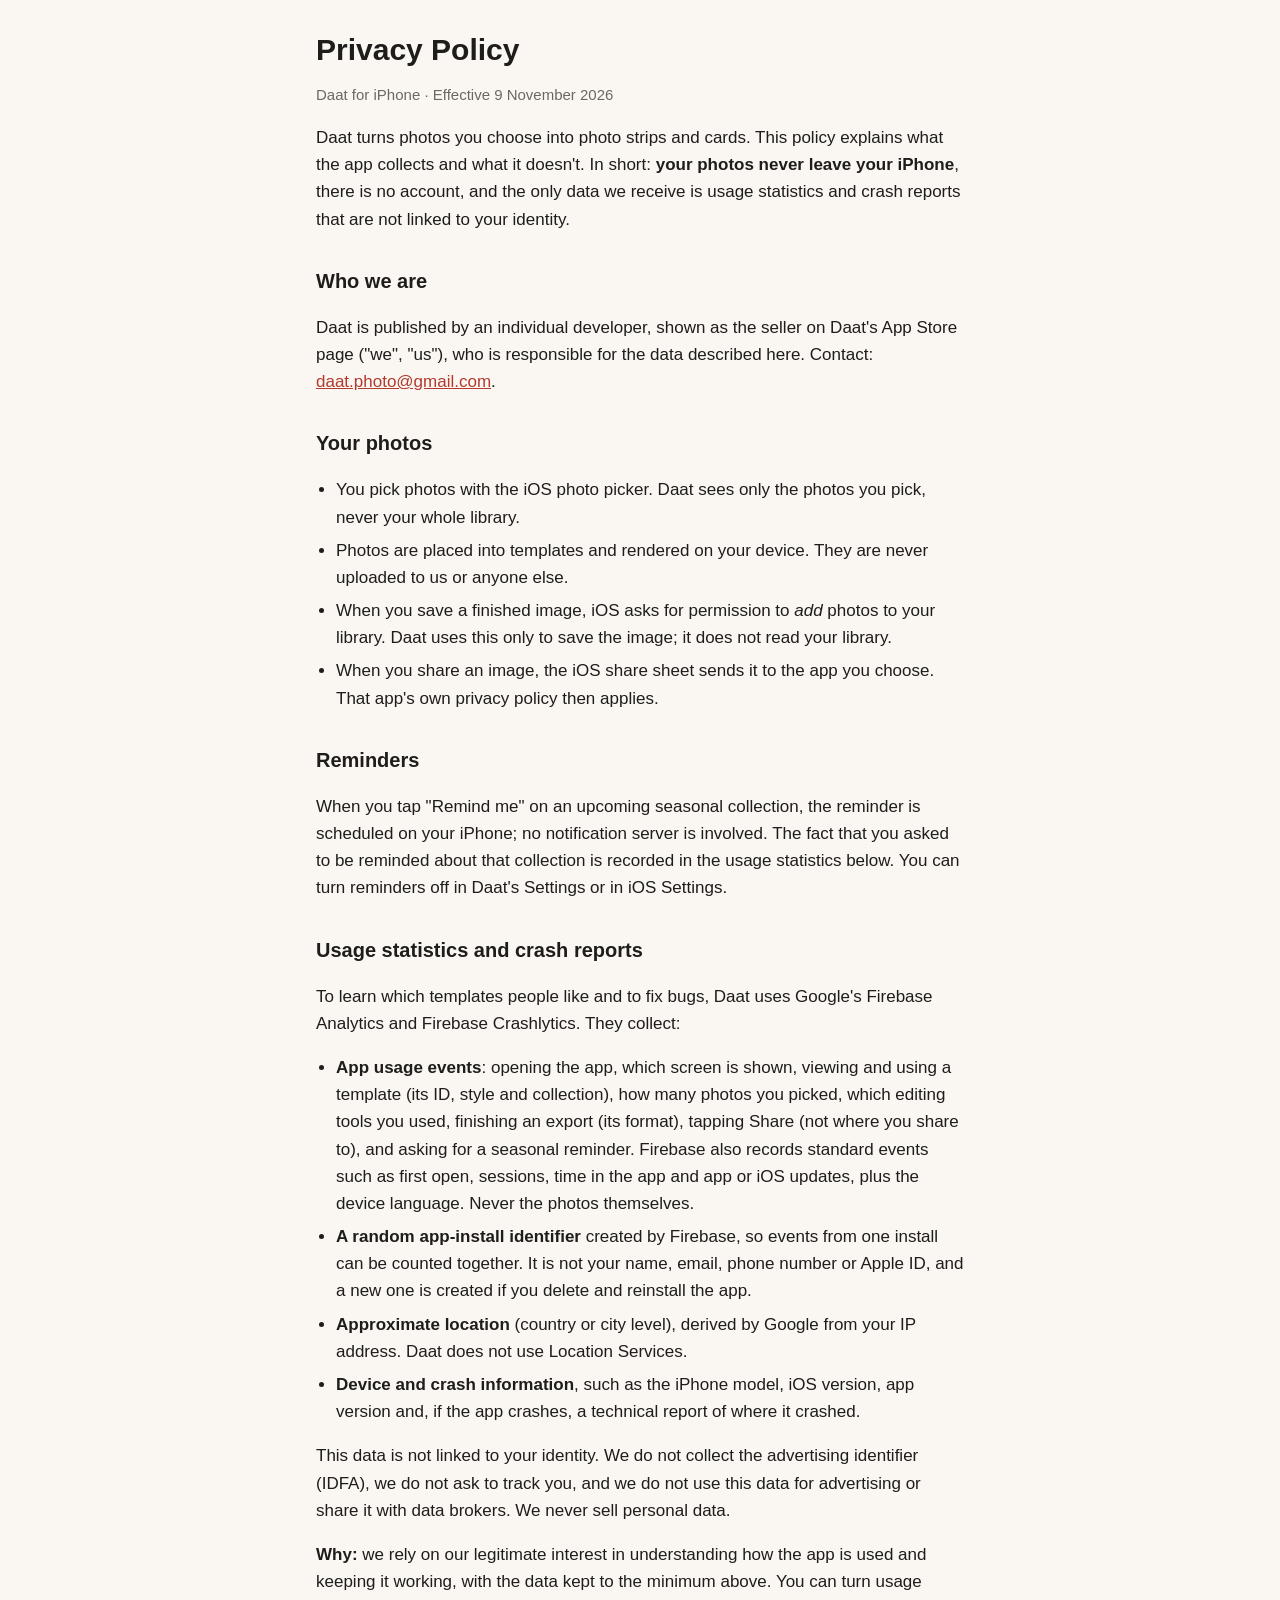
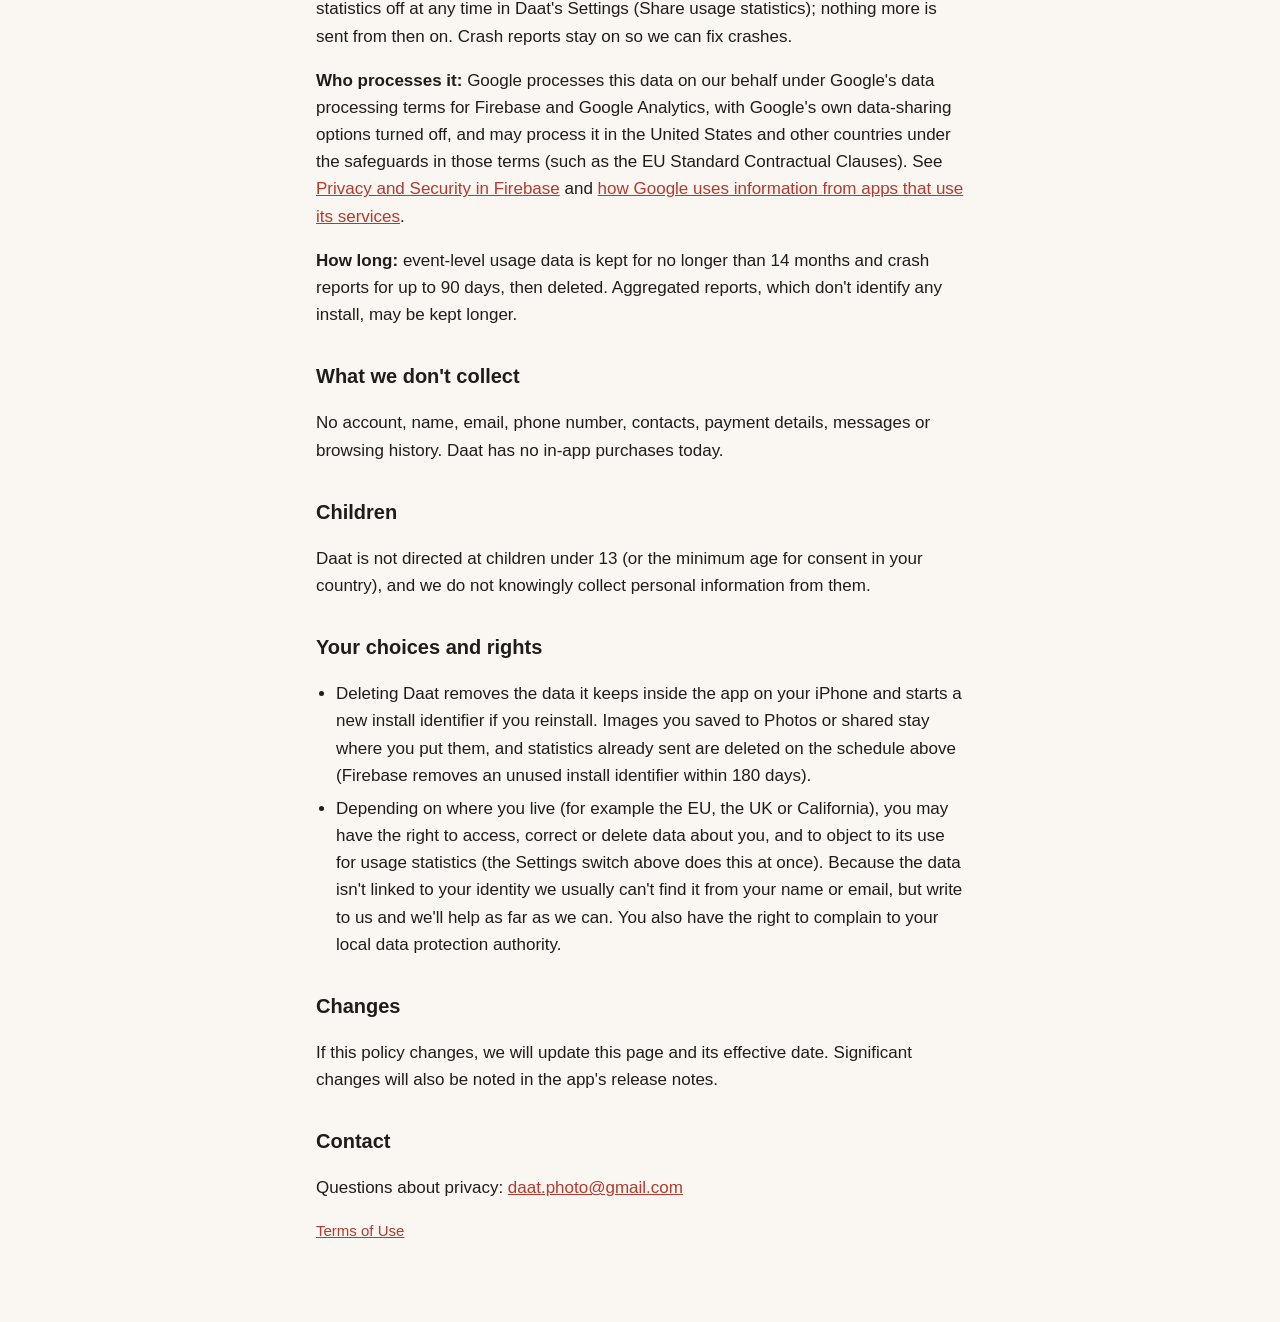
==== privacy.html @ 926239c9 "Privacy Policy and Terms of Use pages" ====
<!doctype html>
<html lang="en">
<head>
<meta charset="utf-8">
<meta name="viewport" content="width=device-width, initial-scale=1">
<title>Daat Privacy Policy</title>
<link rel="stylesheet" href="style.css">
</head>
<body>
<main>
<h1>Privacy Policy</h1>
<p class="meta">Daat for iPhone · Effective 9 November 2026</p>

<p>Daat turns photos you choose into photo strips and cards. This policy explains what the app collects and
what it doesn't. In short: <strong>your photos never leave your iPhone</strong>, there is no account, and the
only data we receive is usage statistics and crash reports that are not linked to your identity.</p>

<h2>Who we are</h2>
<p>Daat is published by an individual developer, shown as the seller on Daat's App Store page ("we", "us"), who is responsible for the data described here. Contact:
<a href="mailto:daat.photo@gmail.com">daat.photo@gmail.com</a>.</p>

<h2>Your photos</h2>
<ul>
<li>You pick photos with the iOS photo picker. Daat sees only the photos you pick, never your whole library.</li>
<li>Photos are placed into templates and rendered on your device. They are never uploaded to us or anyone else.</li>
<li>When you save a finished image, iOS asks for permission to <em>add</em> photos to your library. Daat uses this
only to save the image; it does not read your library.</li>
<li>When you share an image, the iOS share sheet sends it to the app you choose. That app's own privacy policy then
applies.</li>
</ul>

<h2>Reminders</h2>
<p>When you tap "Remind me" on an upcoming seasonal collection, the reminder is scheduled on your iPhone; no
notification server is involved. The fact that you asked to be reminded about that collection is recorded in the
usage statistics below. You can turn reminders off in Daat's Settings or in iOS Settings.</p>

<h2>Usage statistics and crash reports</h2>
<p>To learn which templates people like and to fix bugs, Daat uses Google's Firebase Analytics and Firebase
Crashlytics. They collect:</p>
<ul>
<li><strong>App usage events</strong>: opening the app, which screen is shown, viewing and using a template (its
ID, style and collection), how many photos you picked, which editing tools you used, finishing an export (its
format), tapping Share (not where you share to), and asking for a seasonal reminder. Firebase also records standard
events such as first open, sessions, time in the app and app or iOS updates, plus the device language. Never the
photos themselves.</li>
<li><strong>A random app-install identifier</strong> created by Firebase, so events from one install can be counted
together. It is not your name, email, phone number or Apple ID, and a new one is created if you delete and
reinstall the app.</li>
<li><strong>Approximate location</strong> (country or city level), derived by Google from your IP address. Daat does
not use Location Services.</li>
<li><strong>Device and crash information</strong>, such as the iPhone model, iOS version, app version and, if the app
crashes, a technical report of where it crashed.</li>
</ul>
<p>This data is not linked to your identity. We do not collect the advertising identifier (IDFA), we do not ask to
track you, and we do not use this data for advertising or share it with data brokers. We never sell personal data.</p>
<p><strong>Why:</strong> we rely on our legitimate interest in understanding how the app is used and keeping it
working, with the data kept to the minimum above. You can turn usage statistics off at any time in Daat's
Settings (Share usage statistics); nothing more is sent from then on. Crash reports stay on so we can fix
crashes.</p>
<p><strong>Who processes it:</strong> Google processes this data on our behalf under Google's data processing
terms for Firebase and Google Analytics, with Google's own data-sharing options turned off, and may process it in
the United States and other countries under the safeguards in those terms (such as the EU Standard Contractual
Clauses). See <a href="https://firebase.google.com/support/privacy">Privacy and Security in Firebase</a> and
<a href="https://business.safety.google/privacy/">how Google uses information from apps that use its services</a>.</p>
<p><strong>How long:</strong> event-level usage data is kept for no longer than 14 months and crash reports for up
to 90 days, then deleted. Aggregated reports, which don't identify any install, may be kept longer.</p>

<h2>What we don't collect</h2>
<p>No account, name, email, phone number, contacts, payment details, messages or browsing history. Daat has no
in-app purchases today.</p>

<h2>Children</h2>
<p>Daat is not directed at children under 13 (or the minimum age for consent in your country), and we do not
knowingly collect personal information from them.</p>

<h2>Your choices and rights</h2>
<ul>
<li>Deleting Daat removes the data it keeps inside the app on your iPhone and starts a new install identifier if
you reinstall. Images you saved to Photos or shared stay where you put them, and statistics already sent are
deleted on the schedule above (Firebase removes an unused install identifier within 180 days).</li>
<li>Depending on where you live (for example the EU, the UK or California), you may have the right to access,
correct or delete data about you, and to object to its use for usage statistics (the Settings switch above does this at once). Because the data isn't linked to
your identity we usually can't find it from your name or email, but write to us and we'll help as far as we can.
You also have the right to complain to your local data protection authority.</li>
</ul>

<h2>Changes</h2>
<p>If this policy changes, we will update this page and its effective date. Significant changes will also be noted
in the app's release notes.</p>

<h2>Contact</h2>
<p>Questions about privacy: <a href="mailto:daat.photo@gmail.com">daat.photo@gmail.com</a></p>

<p class="meta"><a href="terms.html">Terms of Use</a></p>
</main>
</body>
</html>
---- style.css ----
/* Values from design/tokens.json: bg, ink, inkSecondary, seasonalRed (links). */
:root {
  color-scheme: light dark;
  --bg: #FAF7F2;
  --text: #1F1D1B;
  --muted: #6E675F;
  --link: #B23A2E;
}
@media (prefers-color-scheme: dark) {
  :root {
    --bg: #1F1D1B;
    --text: #FAF7F2;
    --muted: #B5ADA3;
    --link: #E06A5C;
  }
}
* { box-sizing: border-box; }
body {
  margin: 0;
  background: var(--bg);
  color: var(--text);
  font: 17px/1.6 -apple-system, BlinkMacSystemFont, "Helvetica Neue", Arial, sans-serif;
  -webkit-text-size-adjust: 100%;
}
main { max-width: 680px; margin: 0 auto; padding: 32px 16px 64px; }
h1 { font-size: 30px; line-height: 1.2; margin: 0 0 4px; }
h2 { font-size: 20px; margin: 32px 0 8px; }
ul { padding-left: 20px; }
li { margin: 6px 0; }
a { color: var(--link); }
.meta { color: var(--muted); font-size: 15px; }
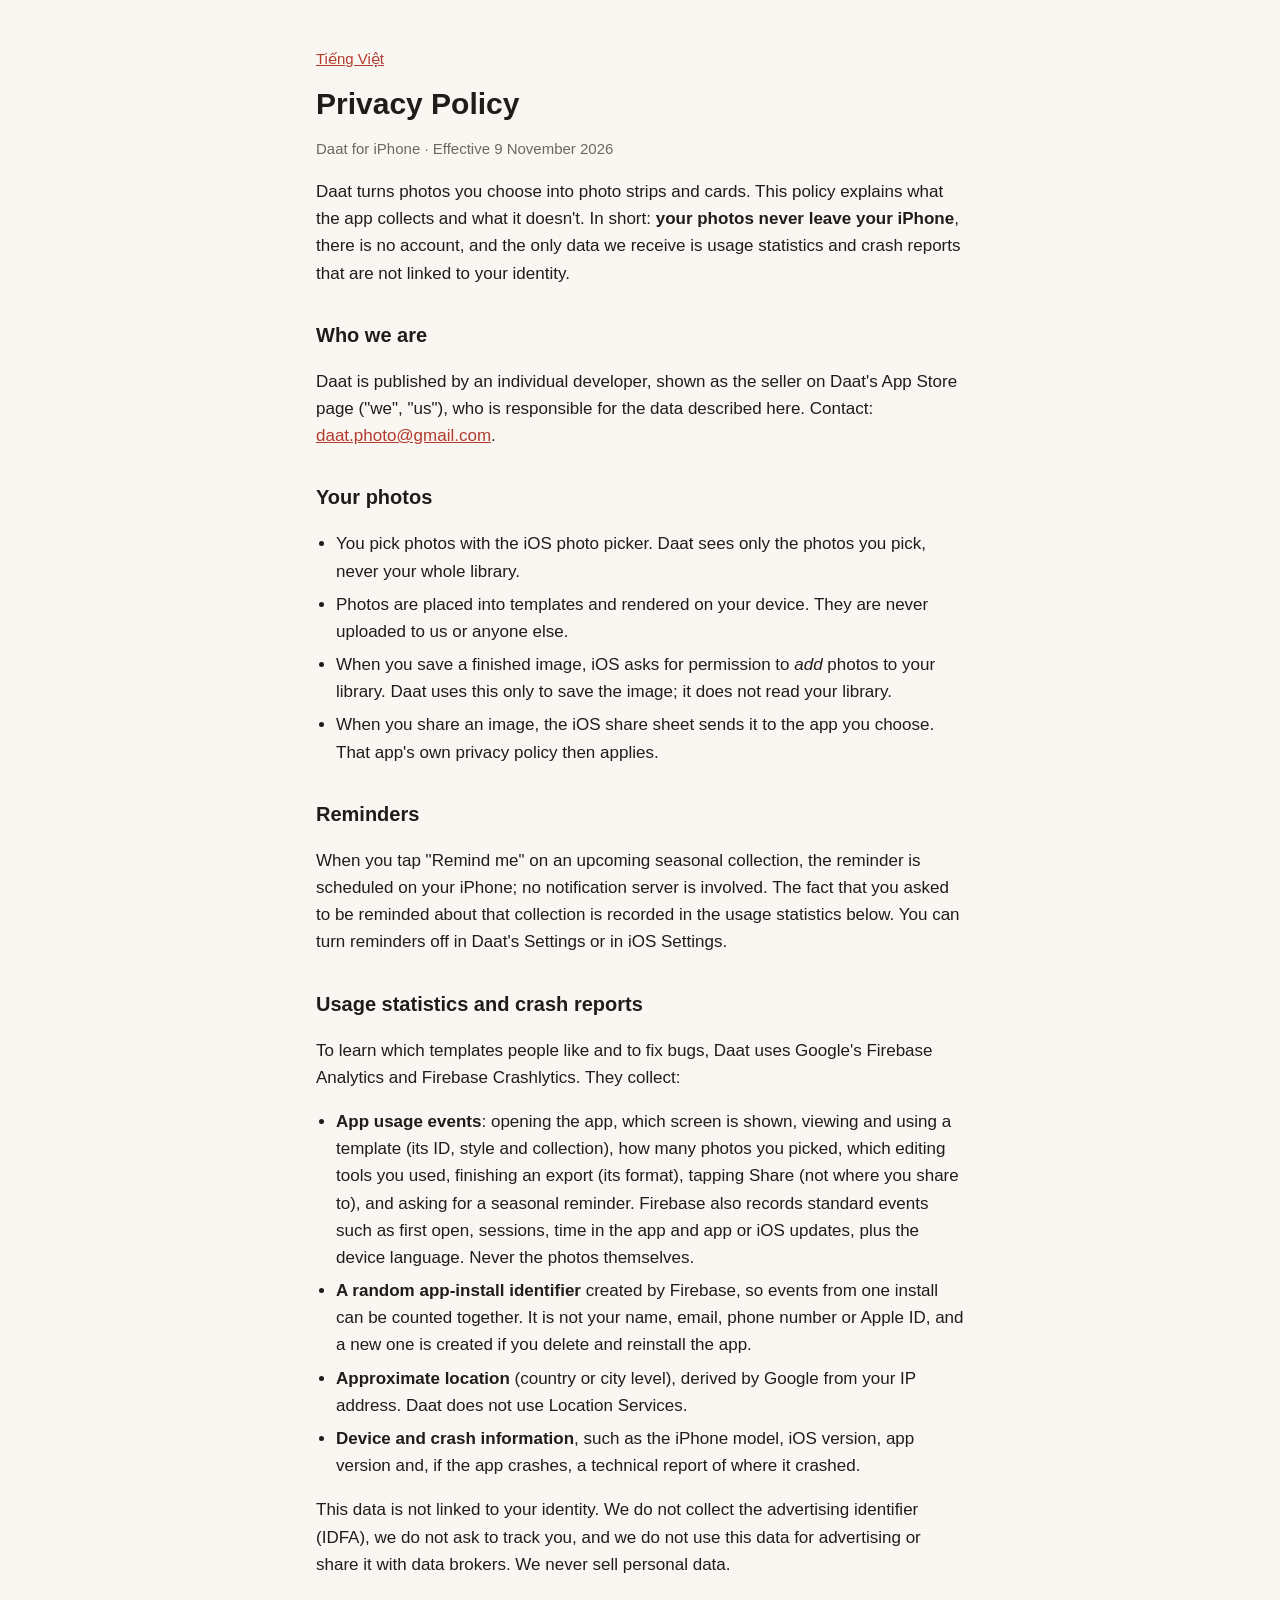
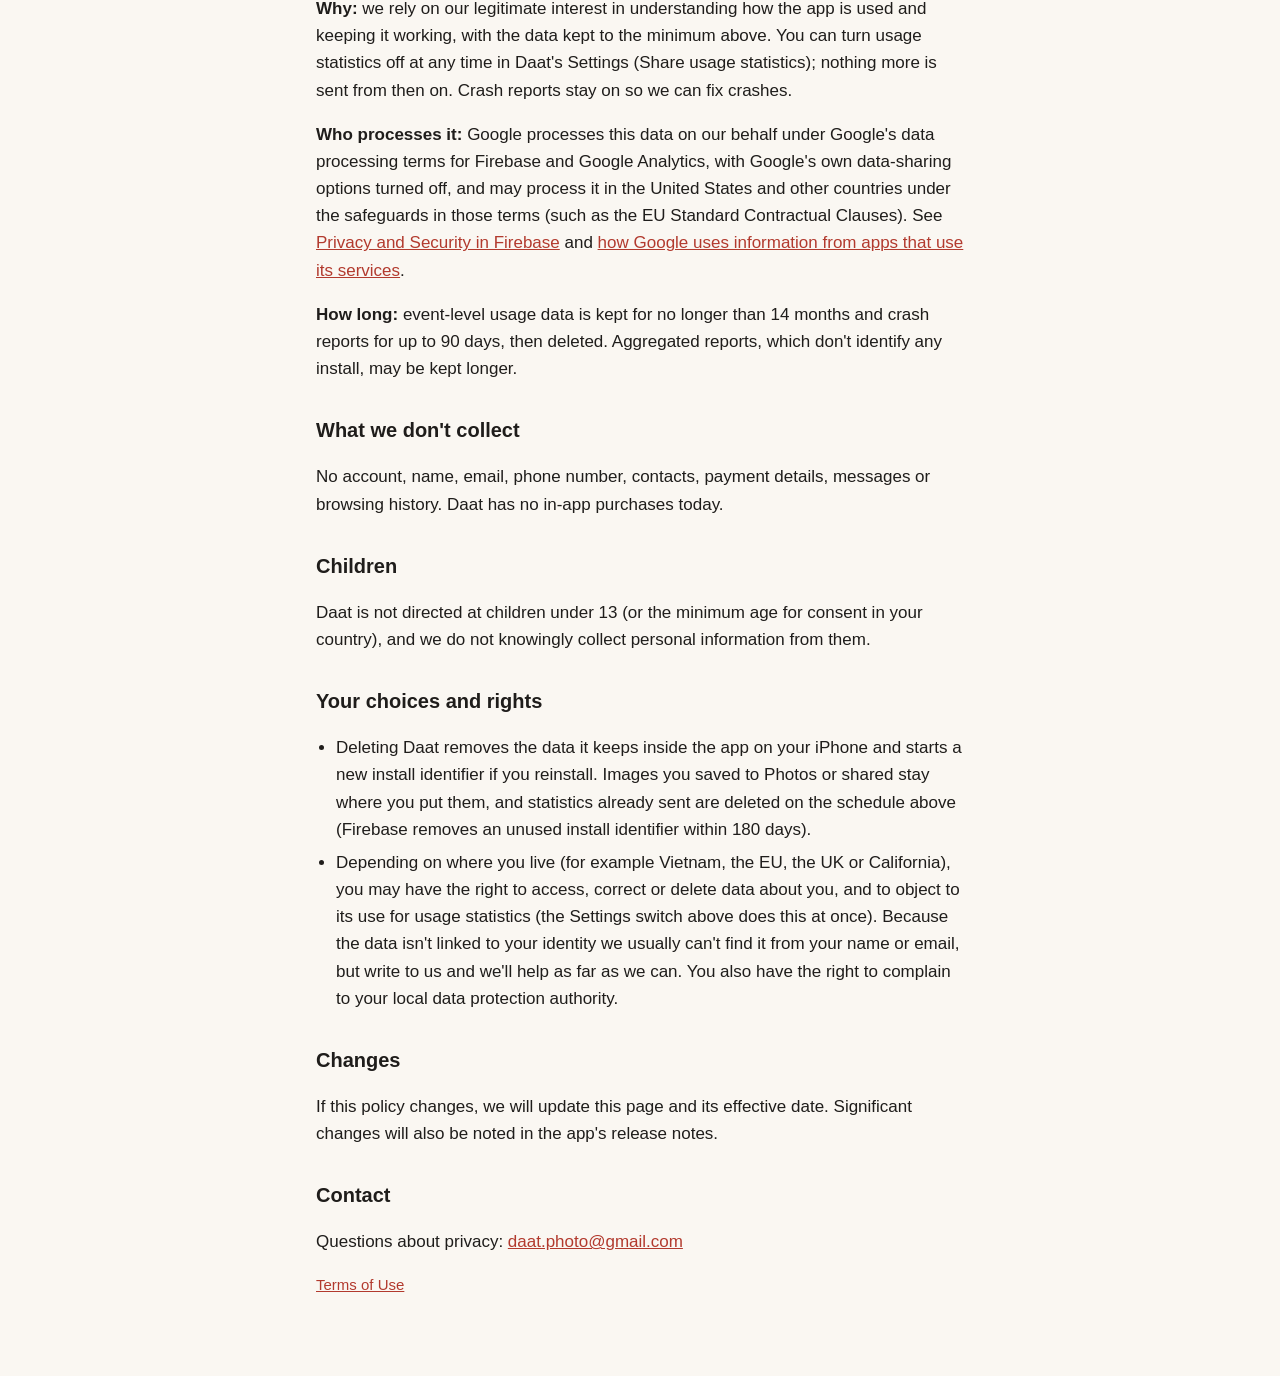
==== commit c476b09a: "Vietnamese Privacy Policy and Terms pages; language links" ====
--- a/privacy.html
+++ b/privacy.html
@@ -8,6 +8,7 @@
 </head>
 <body>
 <main>
+<p class="meta"><a href="vi/privacy.html" hreflang="vi">Tiếng Việt</a></p>
 <h1>Privacy Policy</h1>
 <p class="meta">Daat for iPhone · Effective 9 November 2026</p>
 
@@ -78,7 +79,7 @@
 <li>Deleting Daat removes the data it keeps inside the app on your iPhone and starts a new install identifier if
 you reinstall. Images you saved to Photos or shared stay where you put them, and statistics already sent are
 deleted on the schedule above (Firebase removes an unused install identifier within 180 days).</li>
-<li>Depending on where you live (for example the EU, the UK or California), you may have the right to access,
+<li>Depending on where you live (for example Vietnam, the EU, the UK or California), you may have the right to access,
 correct or delete data about you, and to object to its use for usage statistics (the Settings switch above does this at once). Because the data isn't linked to
 your identity we usually can't find it from your name or email, but write to us and we'll help as far as we can.
 You also have the right to complain to your local data protection authority.</li>
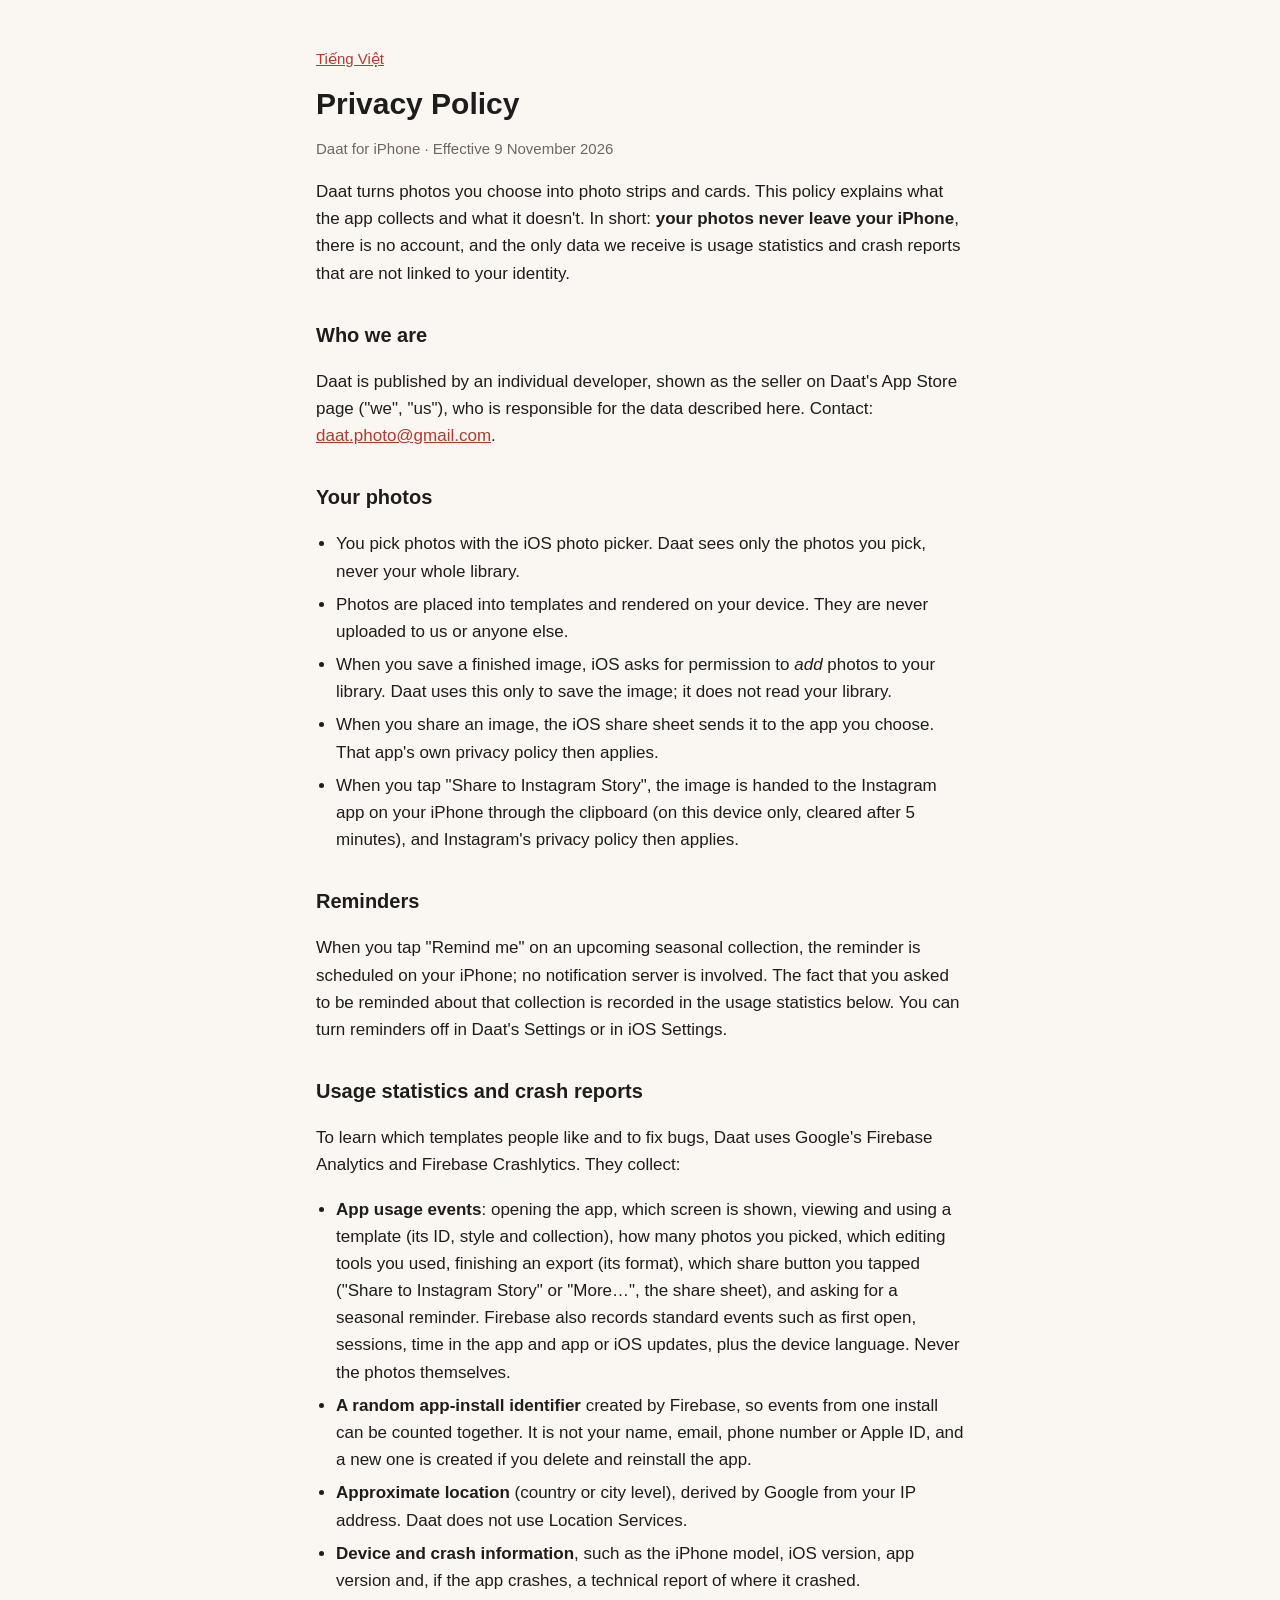
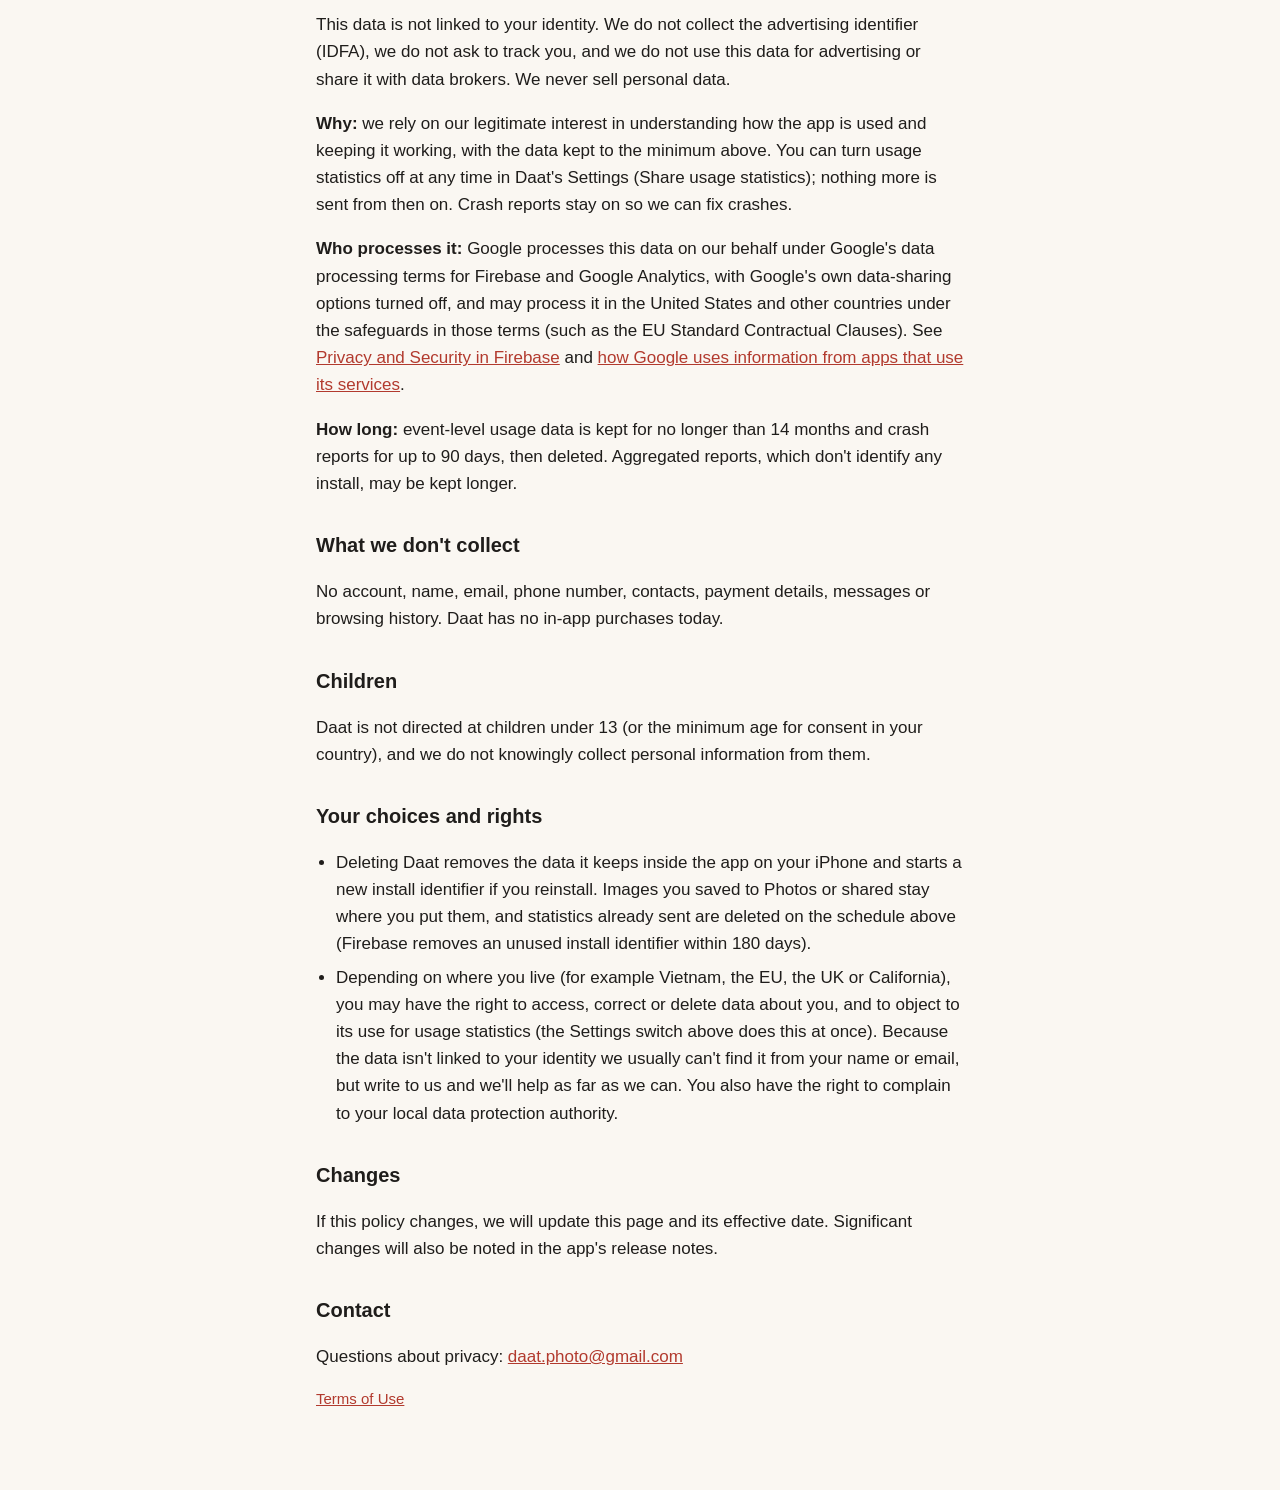
==== commit b72c207f: "Privacy: Instagram Story share described; share button recorded" ====
--- a/privacy.html
+++ b/privacy.html
@@ -28,6 +28,8 @@
 only to save the image; it does not read your library.</li>
 <li>When you share an image, the iOS share sheet sends it to the app you choose. That app's own privacy policy then
 applies.</li>
+<li>When you tap "Share to Instagram Story", the image is handed to the Instagram app on your iPhone through the
+clipboard (on this device only, cleared after 5 minutes), and Instagram's privacy policy then applies.</li>
 </ul>
 
 <h2>Reminders</h2>
@@ -41,8 +43,8 @@
 <ul>
 <li><strong>App usage events</strong>: opening the app, which screen is shown, viewing and using a template (its
 ID, style and collection), how many photos you picked, which editing tools you used, finishing an export (its
-format), tapping Share (not where you share to), and asking for a seasonal reminder. Firebase also records standard
-events such as first open, sessions, time in the app and app or iOS updates, plus the device language. Never the
+format), which share button you tapped ("Share to Instagram Story" or "More…", the share sheet), and asking for
+a seasonal reminder. Firebase also records standard events such as first open, sessions, time in the app and app or iOS updates, plus the device language. Never the
 photos themselves.</li>
 <li><strong>A random app-install identifier</strong> created by Firebase, so events from one install can be counted
 together. It is not your name, email, phone number or Apple ID, and a new one is created if you delete and
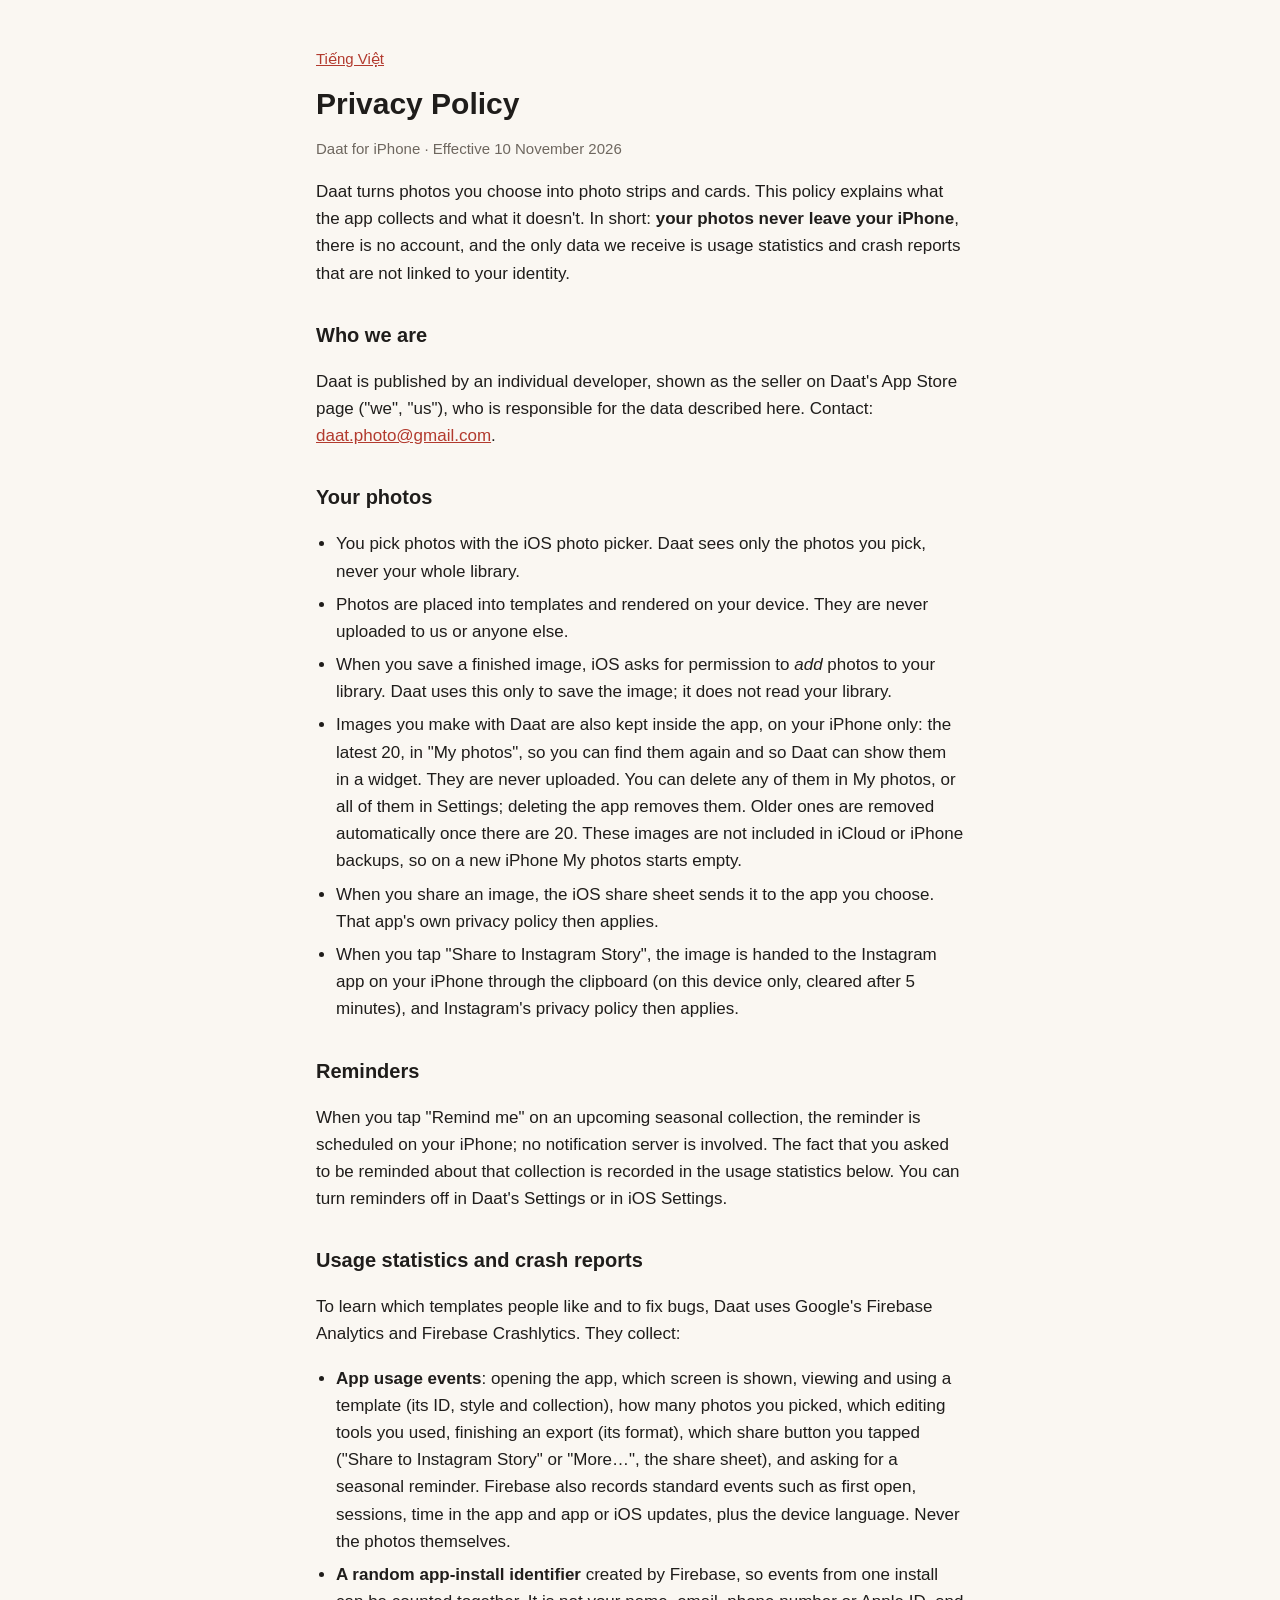
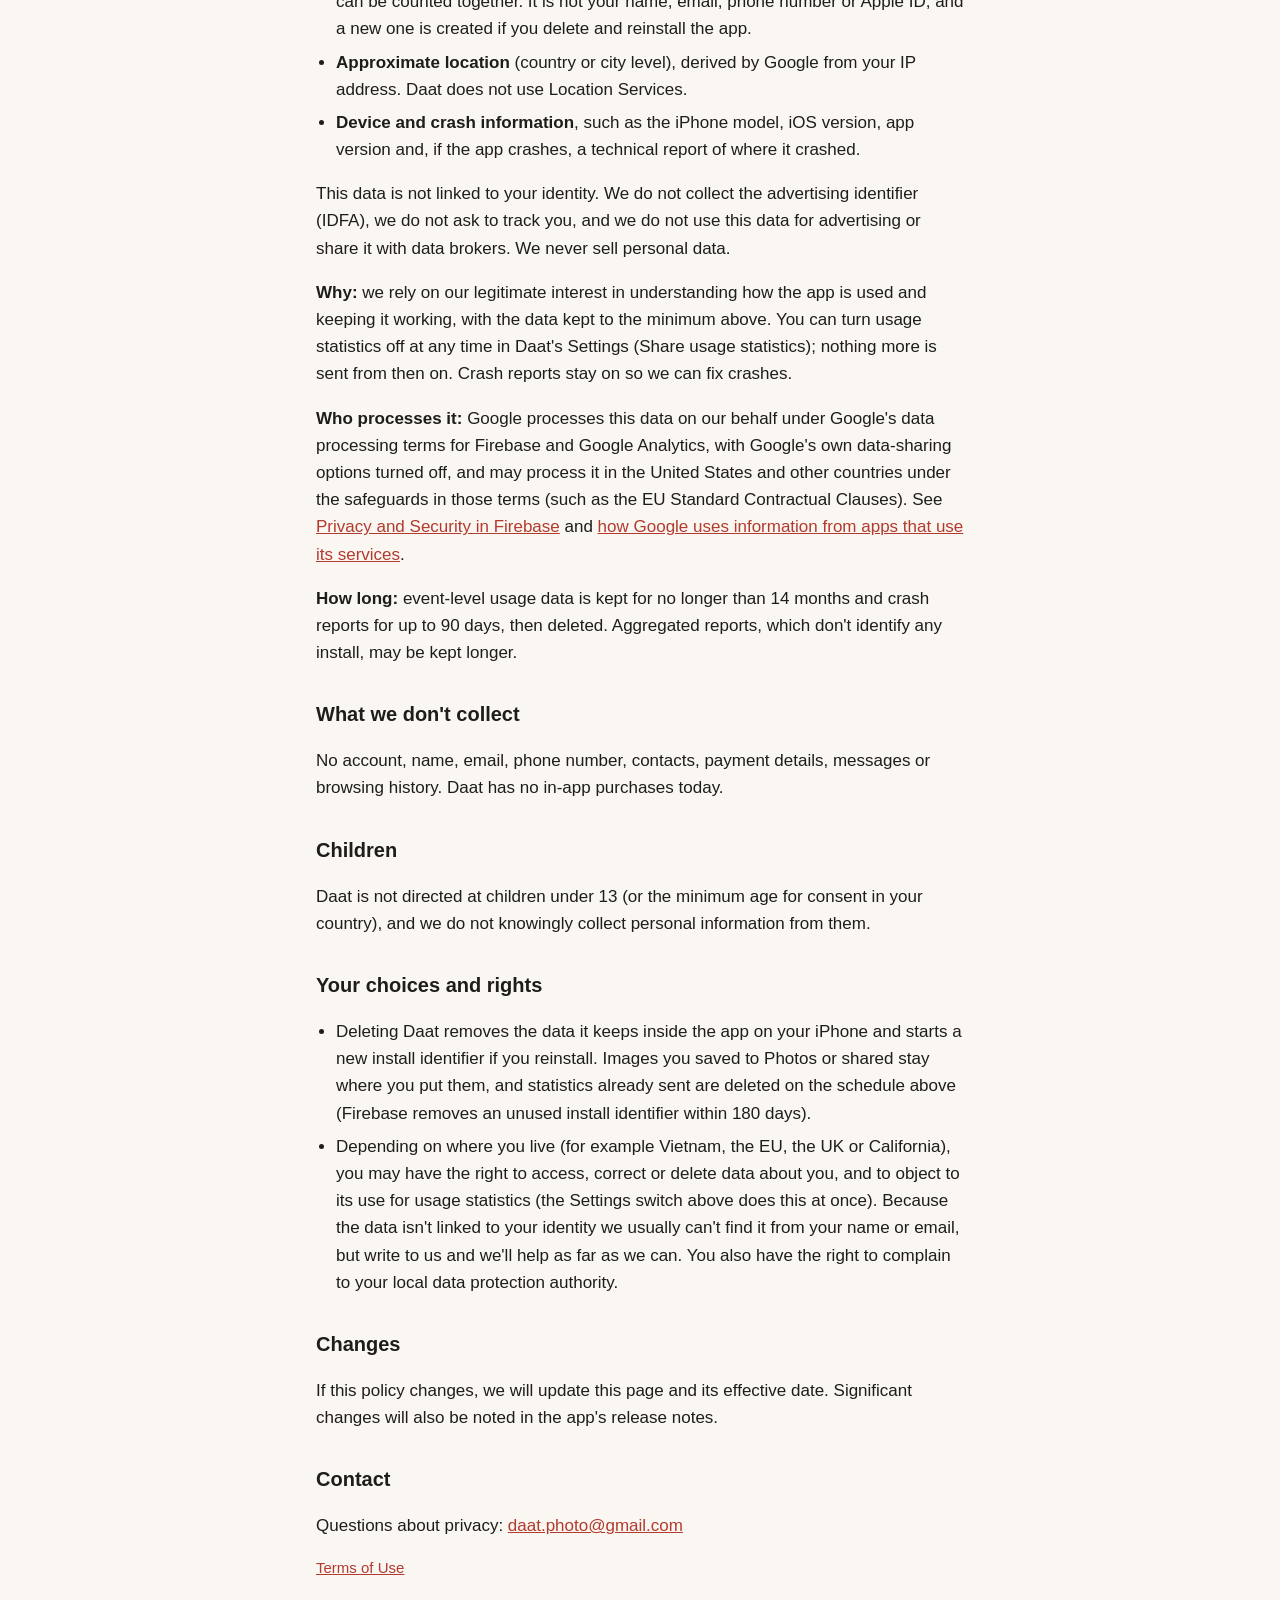
==== commit 7ff6be63: "Privacy: My photos kept on the iPhone for the widget" ====
--- a/privacy.html
+++ b/privacy.html
@@ -10,7 +10,7 @@
 <main>
 <p class="meta"><a href="vi/privacy.html" hreflang="vi">Tiếng Việt</a></p>
 <h1>Privacy Policy</h1>
-<p class="meta">Daat for iPhone · Effective 9 November 2026</p>
+<p class="meta">Daat for iPhone · Effective 10 November 2026</p>
 
 <p>Daat turns photos you choose into photo strips and cards. This policy explains what the app collects and
 what it doesn't. In short: <strong>your photos never leave your iPhone</strong>, there is no account, and the
@@ -26,6 +26,10 @@
 <li>Photos are placed into templates and rendered on your device. They are never uploaded to us or anyone else.</li>
 <li>When you save a finished image, iOS asks for permission to <em>add</em> photos to your library. Daat uses this
 only to save the image; it does not read your library.</li>
+<li>Images you make with Daat are also kept inside the app, on your iPhone only: the latest 20, in "My photos", so
+you can find them again and so Daat can show them in a widget. They are never uploaded. You can delete any of them in
+My photos, or all of them in Settings; deleting the app removes them. Older ones are removed automatically once there
+are 20. These images are not included in iCloud or iPhone backups, so on a new iPhone My photos starts empty.</li>
 <li>When you share an image, the iOS share sheet sends it to the app you choose. That app's own privacy policy then
 applies.</li>
 <li>When you tap "Share to Instagram Story", the image is handed to the Instagram app on your iPhone through the
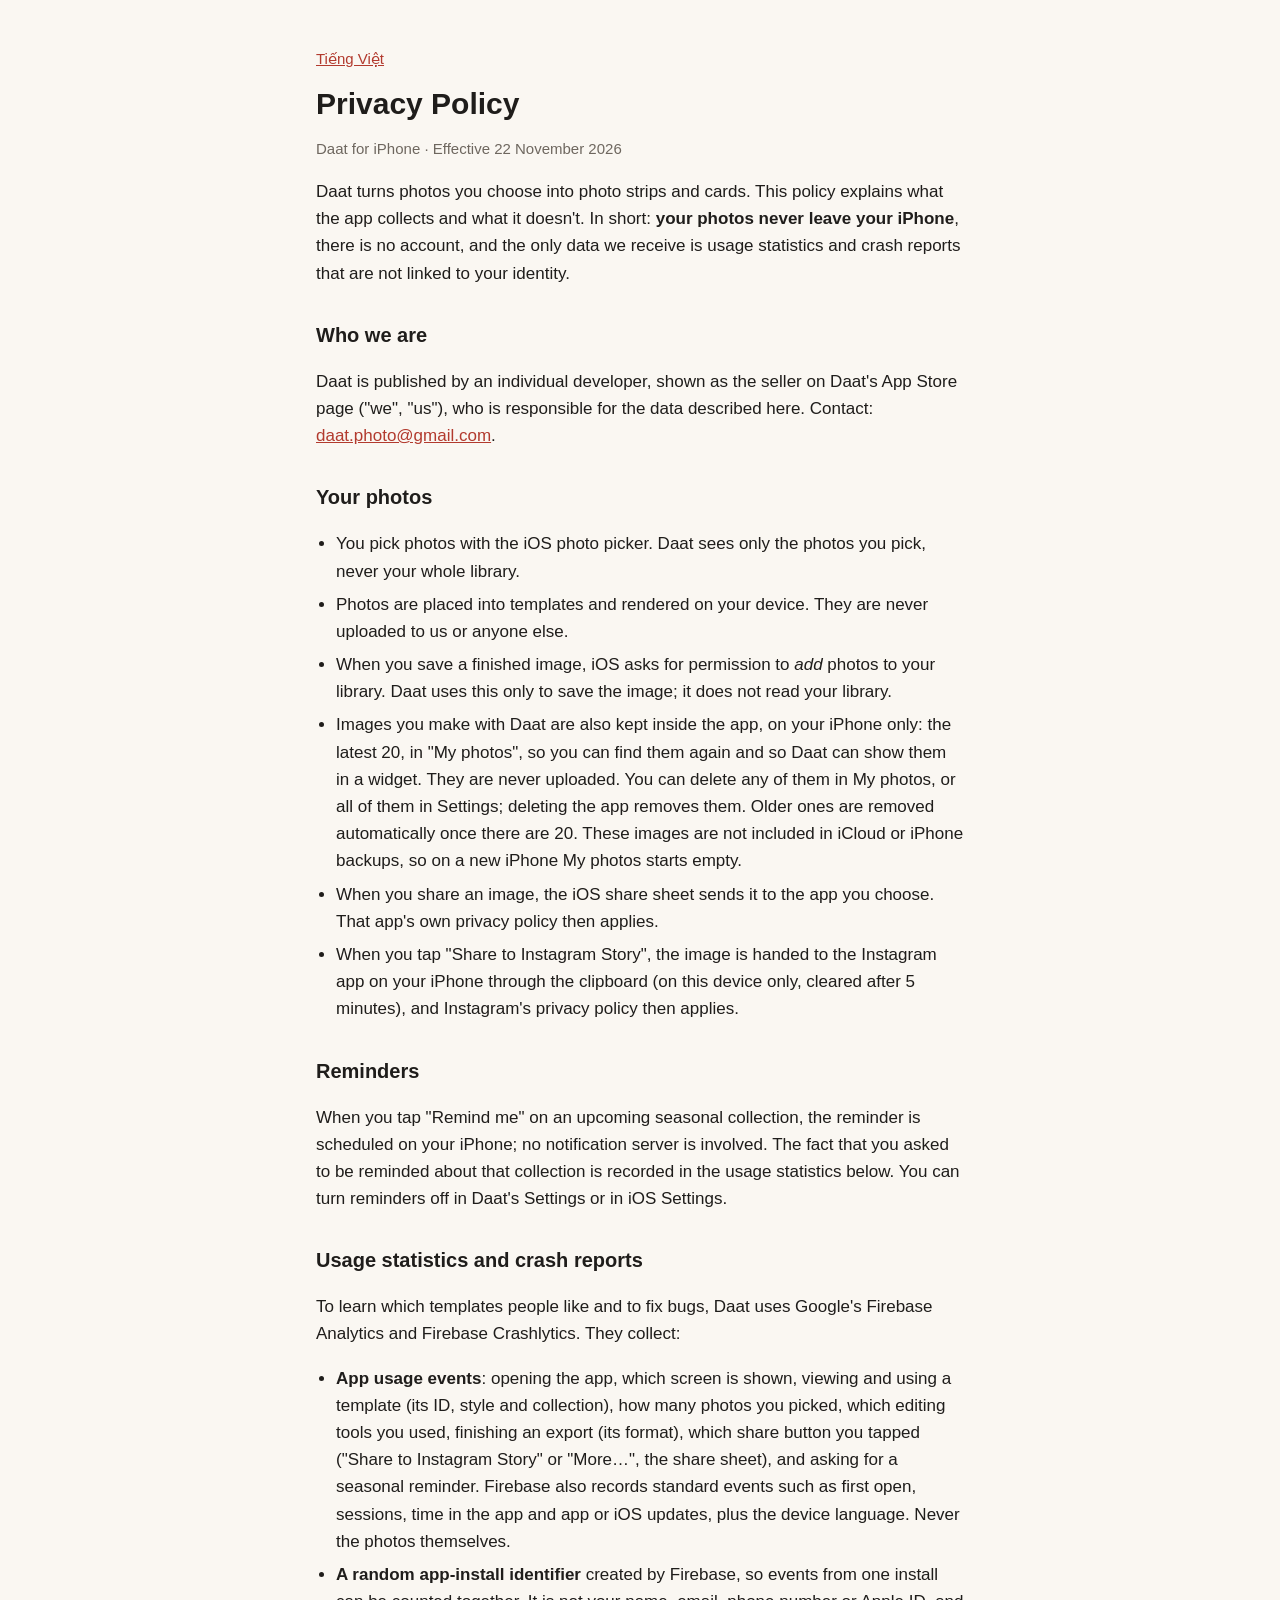
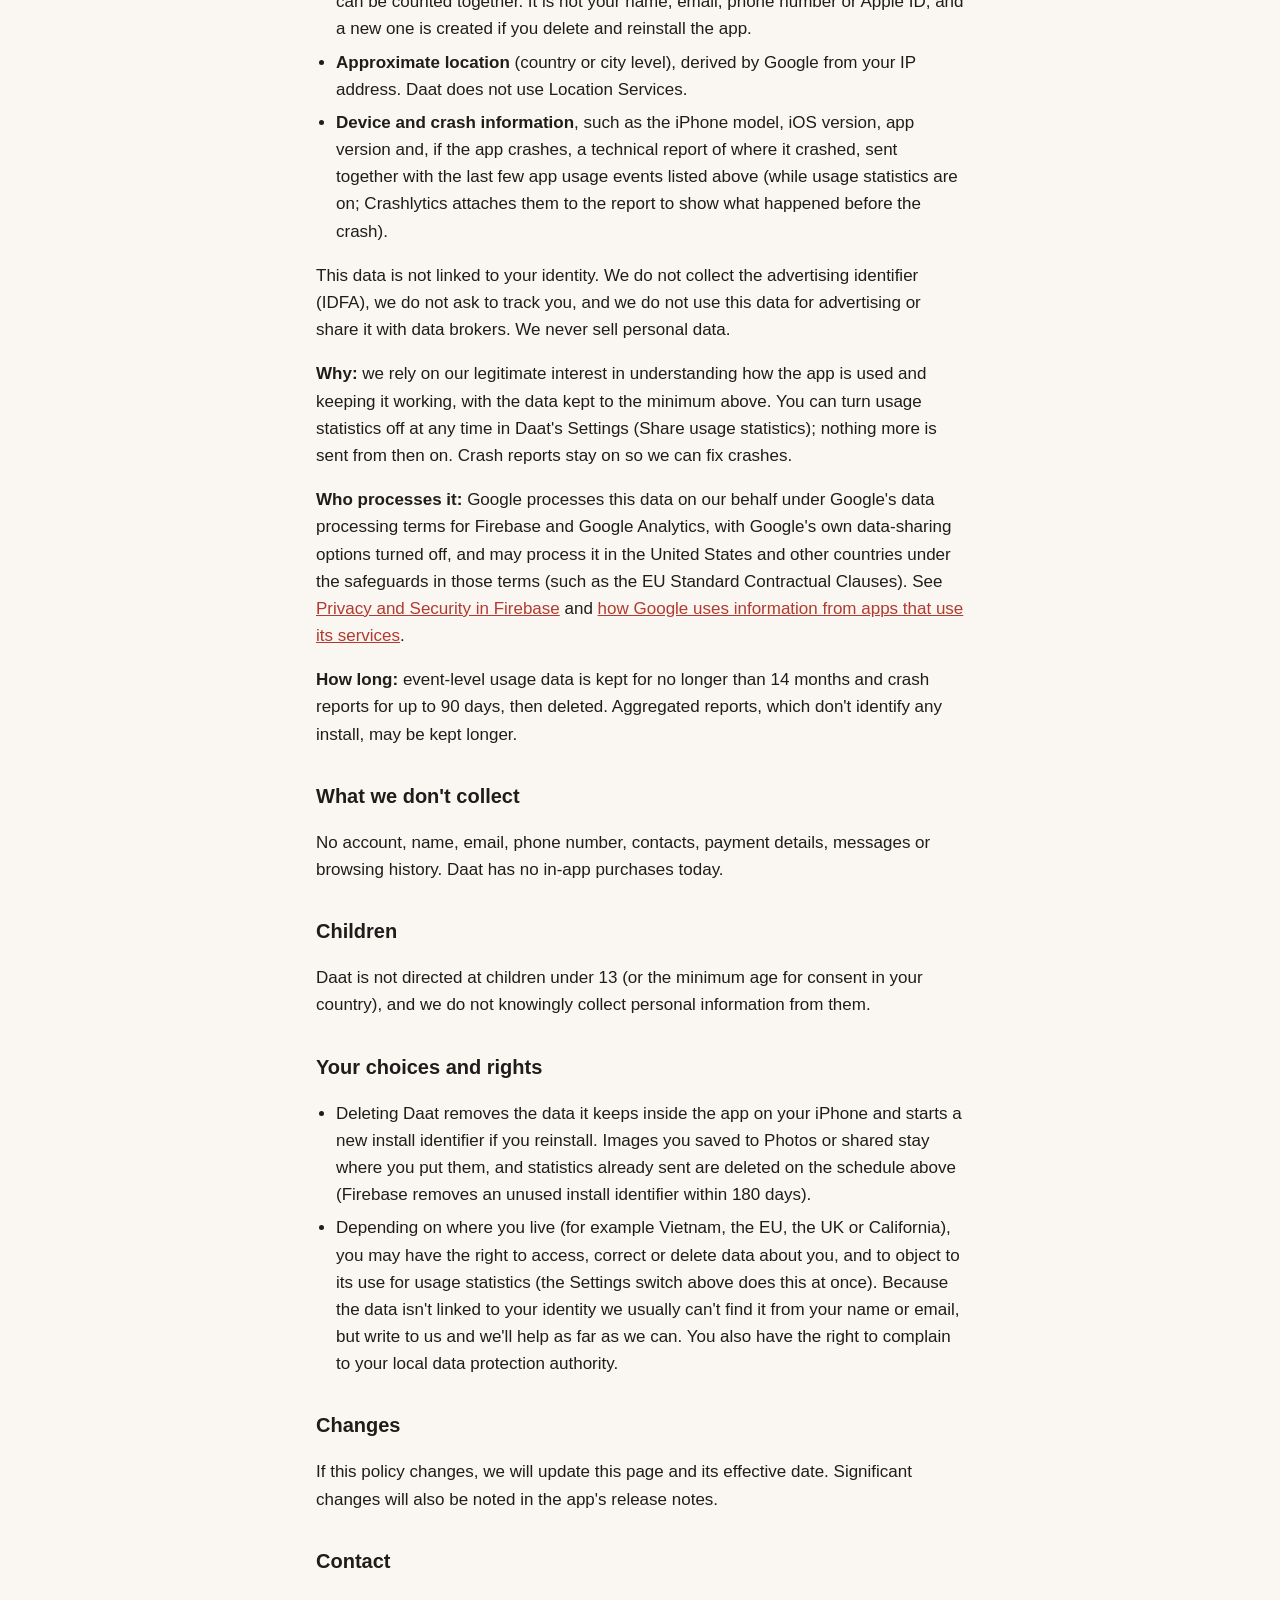
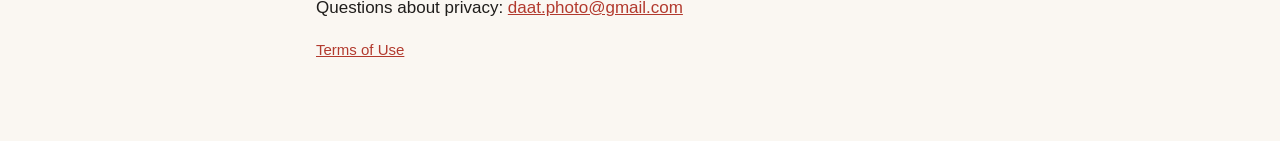
==== commit c5f0a1f9: "docs: privacy policy: crash reports sent with recent usage events; effective 22 November 2026" ====
--- a/privacy.html
+++ b/privacy.html
@@ -10,7 +10,7 @@
 <main>
 <p class="meta"><a href="vi/privacy.html" hreflang="vi">Tiếng Việt</a></p>
 <h1>Privacy Policy</h1>
-<p class="meta">Daat for iPhone · Effective 10 November 2026</p>
+<p class="meta">Daat for iPhone · Effective 22 November 2026</p>
 
 <p>Daat turns photos you choose into photo strips and cards. This policy explains what the app collects and
 what it doesn't. In short: <strong>your photos never leave your iPhone</strong>, there is no account, and the
@@ -56,7 +56,8 @@
 <li><strong>Approximate location</strong> (country or city level), derived by Google from your IP address. Daat does
 not use Location Services.</li>
 <li><strong>Device and crash information</strong>, such as the iPhone model, iOS version, app version and, if the app
-crashes, a technical report of where it crashed.</li>
+crashes, a technical report of where it crashed, sent together with the last few app usage events listed above
+(while usage statistics are on; Crashlytics attaches them to the report to show what happened before the crash).</li>
 </ul>
 <p>This data is not linked to your identity. We do not collect the advertising identifier (IDFA), we do not ask to
 track you, and we do not use this data for advertising or share it with data brokers. We never sell personal data.</p>
